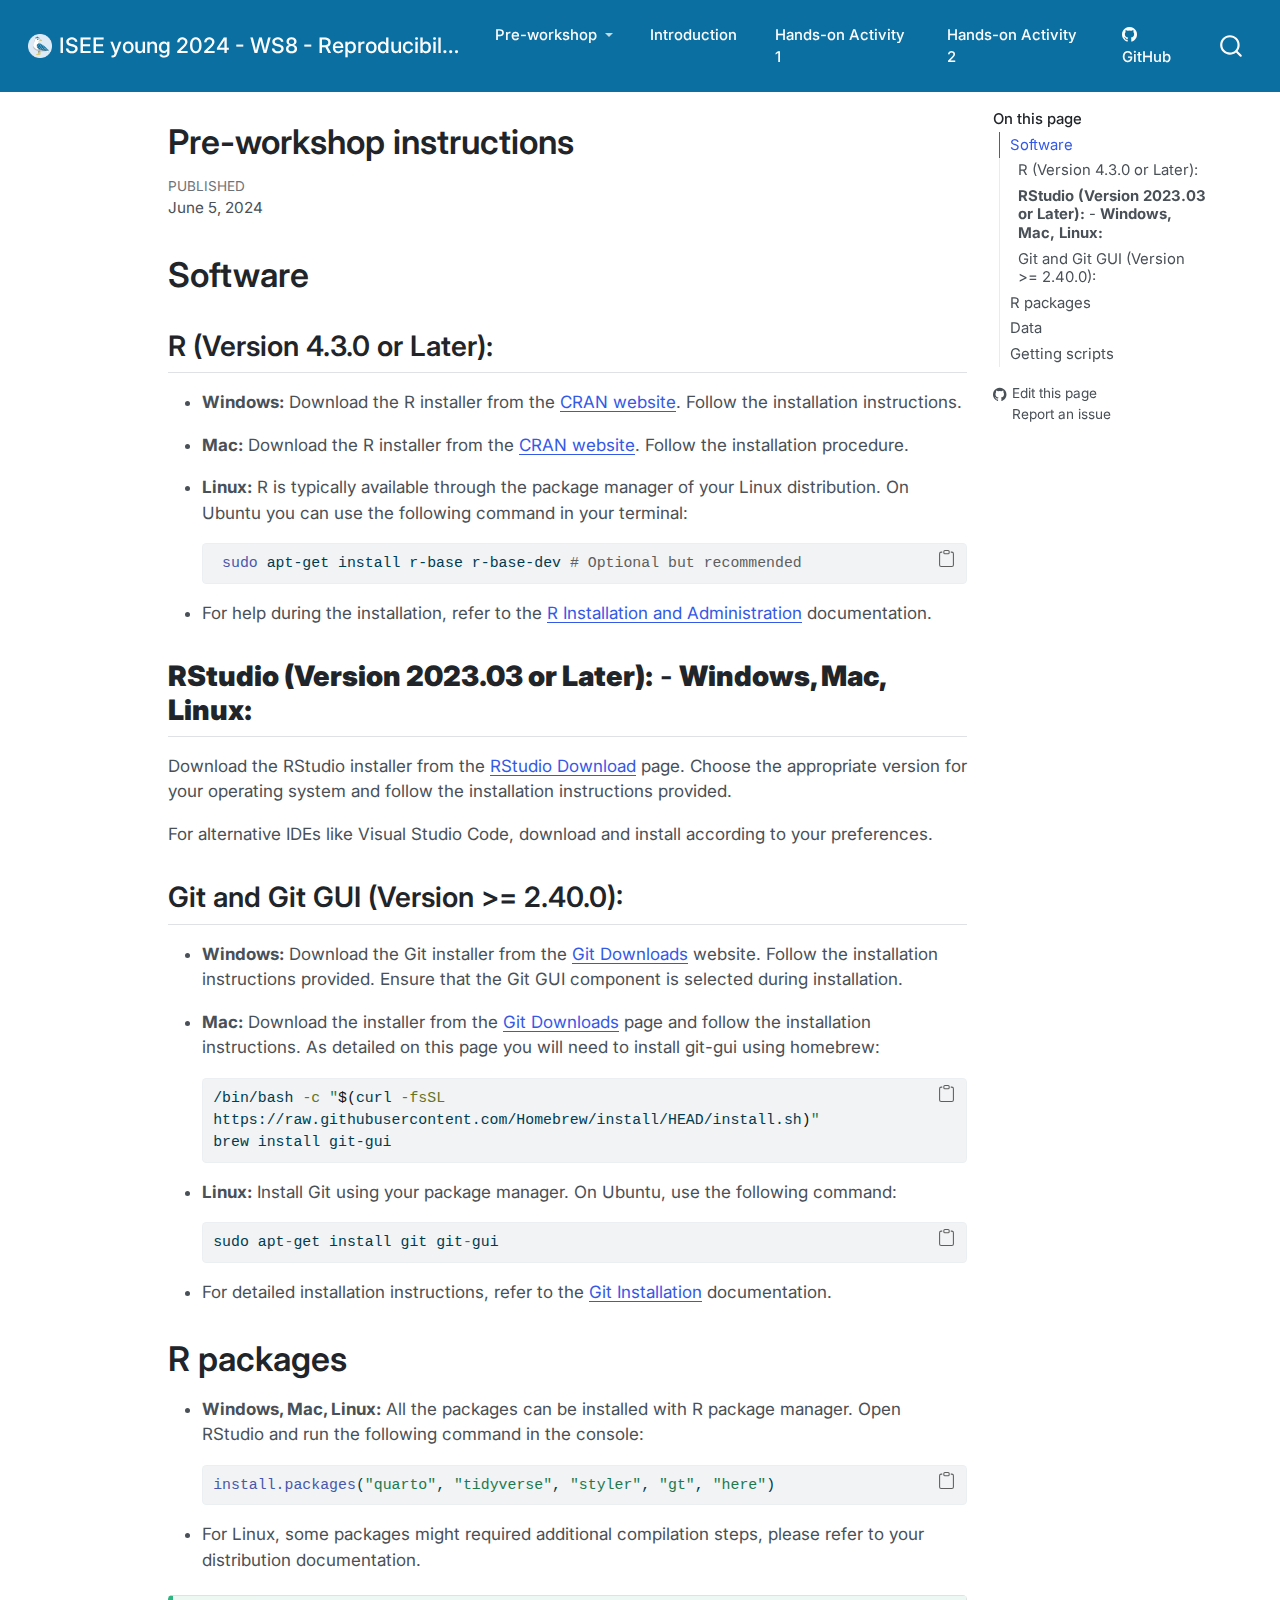
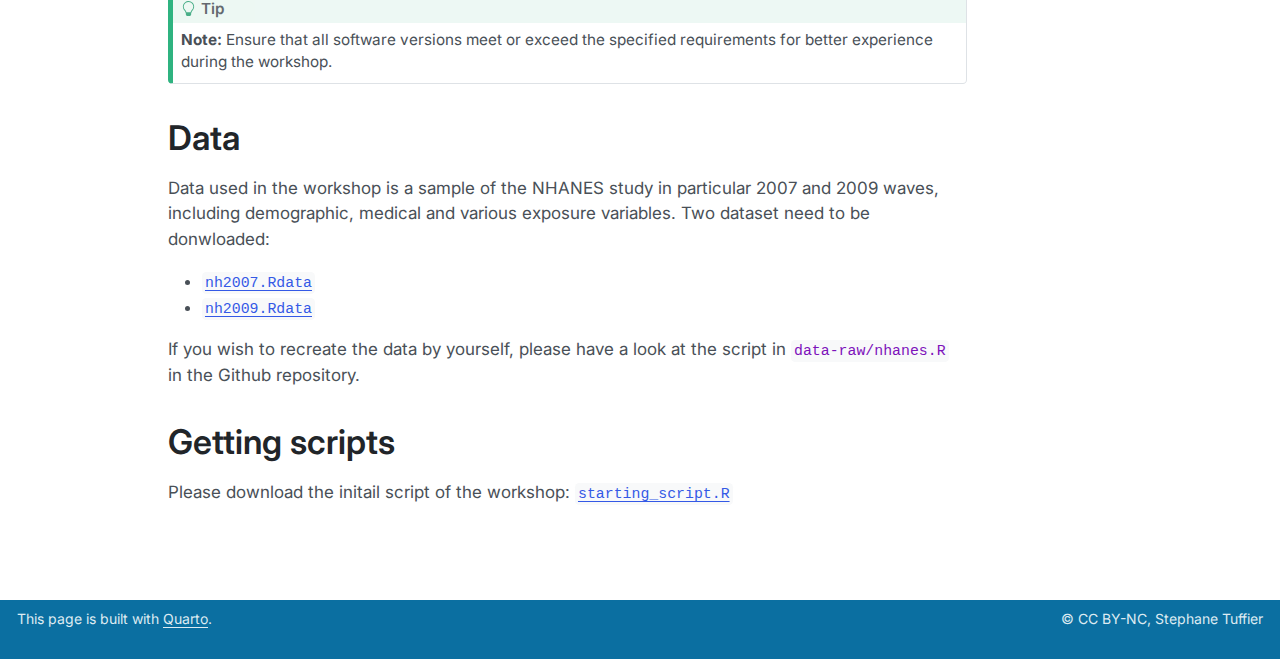
==== docs/content/00_pre-ws.html @ fc3f521a "Clone ISEE workshop" ====
<!DOCTYPE html>
<html xmlns="http://www.w3.org/1999/xhtml" lang="en" xml:lang="en"><head>

<meta charset="utf-8">
<meta name="generator" content="quarto-1.5.45">

<meta name="viewport" content="width=device-width, initial-scale=1.0, user-scalable=yes">

<meta name="dcterms.date" content="2024-06-05">

<title>Pre-workshop instructions – ISEE young 2024 - WS8 - Reproducibility</title>
<style>
code{white-space: pre-wrap;}
span.smallcaps{font-variant: small-caps;}
div.columns{display: flex; gap: min(4vw, 1.5em);}
div.column{flex: auto; overflow-x: auto;}
div.hanging-indent{margin-left: 1.5em; text-indent: -1.5em;}
ul.task-list{list-style: none;}
ul.task-list li input[type="checkbox"] {
  width: 0.8em;
  margin: 0 0.8em 0.2em -1em; /* quarto-specific, see https://github.com/quarto-dev/quarto-cli/issues/4556 */ 
  vertical-align: middle;
}
/* CSS for syntax highlighting */
pre > code.sourceCode { white-space: pre; position: relative; }
pre > code.sourceCode > span { line-height: 1.25; }
pre > code.sourceCode > span:empty { height: 1.2em; }
.sourceCode { overflow: visible; }
code.sourceCode > span { color: inherit; text-decoration: inherit; }
div.sourceCode { margin: 1em 0; }
pre.sourceCode { margin: 0; }
@media screen {
div.sourceCode { overflow: auto; }
}
@media print {
pre > code.sourceCode { white-space: pre-wrap; }
pre > code.sourceCode > span { display: inline-block; text-indent: -5em; padding-left: 5em; }
}
pre.numberSource code
  { counter-reset: source-line 0; }
pre.numberSource code > span
  { position: relative; left: -4em; counter-increment: source-line; }
pre.numberSource code > span > a:first-child::before
  { content: counter(source-line);
    position: relative; left: -1em; text-align: right; vertical-align: baseline;
    border: none; display: inline-block;
    -webkit-touch-callout: none; -webkit-user-select: none;
    -khtml-user-select: none; -moz-user-select: none;
    -ms-user-select: none; user-select: none;
    padding: 0 4px; width: 4em;
  }
pre.numberSource { margin-left: 3em;  padding-left: 4px; }
div.sourceCode
  {   }
@media screen {
pre > code.sourceCode > span > a:first-child::before { text-decoration: underline; }
}
</style>


<script src="../site_libs/quarto-nav/quarto-nav.js"></script>
<script src="../site_libs/clipboard/clipboard.min.js"></script>
<script src="../site_libs/quarto-search/autocomplete.umd.js"></script>
<script src="../site_libs/quarto-search/fuse.min.js"></script>
<script src="../site_libs/quarto-search/quarto-search.js"></script>
<meta name="quarto:offset" content="../">
<link href="..//img/isee-young-logo.png" rel="icon" type="image/png">
<script src="../site_libs/quarto-html/quarto.js"></script>
<script src="../site_libs/quarto-html/popper.min.js"></script>
<script src="../site_libs/quarto-html/tippy.umd.min.js"></script>
<script src="../site_libs/quarto-html/anchor.min.js"></script>
<link href="../site_libs/quarto-html/tippy.css" rel="stylesheet">
<link href="../site_libs/quarto-html/quarto-syntax-highlighting.css" rel="stylesheet" id="quarto-text-highlighting-styles">
<script src="../site_libs/bootstrap/bootstrap.min.js"></script>
<link href="../site_libs/bootstrap/bootstrap-icons.css" rel="stylesheet">
<link href="../site_libs/bootstrap/bootstrap.min.css" rel="stylesheet" id="quarto-bootstrap" data-mode="light">
<script id="quarto-search-options" type="application/json">{
  "location": "navbar",
  "copy-button": false,
  "collapse-after": 3,
  "panel-placement": "end",
  "type": "overlay",
  "limit": 50,
  "keyboard-shortcut": [
    "f",
    "/",
    "s"
  ],
  "show-item-context": false,
  "language": {
    "search-no-results-text": "No results",
    "search-matching-documents-text": "matching documents",
    "search-copy-link-title": "Copy link to search",
    "search-hide-matches-text": "Hide additional matches",
    "search-more-match-text": "more match in this document",
    "search-more-matches-text": "more matches in this document",
    "search-clear-button-title": "Clear",
    "search-text-placeholder": "",
    "search-detached-cancel-button-title": "Cancel",
    "search-submit-button-title": "Submit",
    "search-label": "Search"
  }
}</script>


<meta property="og:title" content="ISEE young 2024 - WS8 - Reproducibility - Pre-workshop instructions">
<meta property="og:description" content="Reproductible research and data science practices for young epidemiologist">
<meta property="og:site_name" content="ISEE young 2024 - WS8 - Reproducibility">
</head>

<body class="nav-fixed">

<div id="quarto-search-results"></div>
  <header id="quarto-header" class="headroom fixed-top">
    <nav class="navbar navbar-expand-lg " data-bs-theme="dark">
      <div class="navbar-container container-fluid">
      <div class="navbar-brand-container mx-auto">
    <a href="../index.html" class="navbar-brand navbar-brand-logo">
    <img src="../img/isee-young-logo.png" alt="" class="navbar-logo">
    </a>
    <a class="navbar-brand" href="../index.html">
    <span class="navbar-title">ISEE young 2024 - WS8 - Reproducibility</span>
    </a>
  </div>
            <div id="quarto-search" class="" title="Search"></div>
          <button class="navbar-toggler" type="button" data-bs-toggle="collapse" data-bs-target="#navbarCollapse" aria-controls="navbarCollapse" role="menu" aria-expanded="false" aria-label="Toggle navigation" onclick="if (window.quartoToggleHeadroom) { window.quartoToggleHeadroom(); }">
  <span class="navbar-toggler-icon"></span>
</button>
          <div class="collapse navbar-collapse" id="navbarCollapse">
            <ul class="navbar-nav navbar-nav-scroll me-auto">
  <li class="nav-item dropdown ">
    <a class="nav-link dropdown-toggle" href="#" id="nav-menu-pre-workshop" role="link" data-bs-toggle="dropdown" aria-expanded="false">
 <span class="menu-text">Pre-workshop</span>
    </a>
    <ul class="dropdown-menu" aria-labelledby="nav-menu-pre-workshop">    
        <li>
    <a class="dropdown-item" href="../content/00_pre-ws.html#installation">
 <span class="dropdown-text">Installation</span></a>
  </li>  
        <li>
    <a class="dropdown-item" href="../content/00_pre-ws.html#data">
 <span class="dropdown-text">Data</span></a>
  </li>  
    </ul>
  </li>
  <li class="nav-item">
    <a class="nav-link" href="../content/01_intro.html"> 
<span class="menu-text">Introduction</span></a>
  </li>  
  <li class="nav-item">
    <a class="nav-link" href="../content/02_exercise_1.html"> 
<span class="menu-text">Hands-on Activity 1</span></a>
  </li>  
  <li class="nav-item">
    <a class="nav-link" href="../content/03_exercise_2.html"> 
<span class="menu-text">Hands-on Activity 2</span></a>
  </li>  
</ul>
            <ul class="navbar-nav navbar-nav-scroll ms-auto">
  <li class="nav-item">
    <a class="nav-link" href="https://github.com/ste-tuf/isee-young-ws-reproducibility/"> <i class="bi bi-github" role="img">
</i> 
<span class="menu-text">GitHub</span></a>
  </li>  
</ul>
          </div> <!-- /navcollapse -->
            <div class="quarto-navbar-tools">
</div>
      </div> <!-- /container-fluid -->
    </nav>
</header>
<!-- content -->
<div id="quarto-content" class="quarto-container page-columns page-rows-contents page-layout-article page-navbar">
<!-- sidebar -->
<!-- margin-sidebar -->
    <div id="quarto-margin-sidebar" class="sidebar margin-sidebar">
        <nav id="TOC" role="doc-toc" class="toc-active">
    <h2 id="toc-title">On this page</h2>
   
  <ul>
  <li><a href="#software" id="toc-software" class="nav-link active" data-scroll-target="#software">Software</a>
  <ul class="collapse">
  <li><a href="#r-version-4.3.0-or-later" id="toc-r-version-4.3.0-or-later" class="nav-link" data-scroll-target="#r-version-4.3.0-or-later">R (Version 4.3.0 or Later):</a></li>
  <li><a href="#rstudio-version-2023.03-or-later---windows-mac-linux" id="toc-rstudio-version-2023.03-or-later---windows-mac-linux" class="nav-link" data-scroll-target="#rstudio-version-2023.03-or-later---windows-mac-linux"><strong>RStudio (Version 2023.03 or Later):</strong> - <strong>Windows, Mac, Linux:</strong></a></li>
  <li><a href="#git-and-git-gui-version-2.40.0" id="toc-git-and-git-gui-version-2.40.0" class="nav-link" data-scroll-target="#git-and-git-gui-version-2.40.0">Git and Git GUI (Version &gt;= 2.40.0):</a></li>
  </ul></li>
  <li><a href="#r-packages" id="toc-r-packages" class="nav-link" data-scroll-target="#r-packages">R packages</a></li>
  <li><a href="#data" id="toc-data" class="nav-link" data-scroll-target="#data">Data</a></li>
  <li><a href="#getting-scripts" id="toc-getting-scripts" class="nav-link" data-scroll-target="#getting-scripts">Getting scripts</a></li>
  </ul>
<div class="toc-actions"><ul><li><a href="https://github.com/ste-tuf/isee-young-ws-reproducibility/edit/main/content/00_pre-ws.qmd" class="toc-action"><i class="bi bi-github"></i>Edit this page</a></li><li><a href="https://github.com/ste-tuf/isee-young-ws-reproducibility/issues/new" class="toc-action"><i class="bi empty"></i>Report an issue</a></li></ul></div></nav>
    </div>
<!-- main -->
<main class="content" id="quarto-document-content">

<header id="title-block-header" class="quarto-title-block default">
<div class="quarto-title">
<h1 class="title">Pre-workshop instructions</h1>
</div>



<div class="quarto-title-meta">

    
    <div>
    <div class="quarto-title-meta-heading">Published</div>
    <div class="quarto-title-meta-contents">
      <p class="date">June 5, 2024</p>
    </div>
  </div>
  
    
  </div>
  


</header>


<section id="software" class="level1">
<h1>Software</h1>
<section id="r-version-4.3.0-or-later" class="level2">
<h2 class="anchored" data-anchor-id="r-version-4.3.0-or-later">R (Version 4.3.0 or Later):</h2>
<ul>
<li><p><strong>Windows:</strong> Download the R installer from the <a href="https://cran.r-project.org/bin/windows/base/">CRAN website</a>. Follow the installation instructions.</p></li>
<li><p><strong>Mac:</strong> Download the R installer from the <a href="https://cran.r-project.org/bin/macosx/">CRAN website</a>. Follow the installation procedure.</p></li>
<li><p><strong>Linux:</strong> R is typically available through the package manager of your Linux distribution. On Ubuntu you can use the following command in your terminal:</p>
<div class="sourceCode" id="cb1"><pre class="sourceCode bash code-with-copy"><code class="sourceCode bash"><span id="cb1-1"><a href="#cb1-1" aria-hidden="true" tabindex="-1"></a> <span class="fu">sudo</span> apt-get install r-base r-base-dev <span class="co"># Optional but recommended</span></span></code><button title="Copy to Clipboard" class="code-copy-button"><i class="bi"></i></button></pre></div></li>
<li><p>For help during the installation, refer to the <a href="https://cran.r-project.org/doc/manuals/r-release/R-admin.html">R Installation and Administration</a> documentation.</p></li>
</ul>
</section>
<section id="rstudio-version-2023.03-or-later---windows-mac-linux" class="level2">
<h2 class="anchored" data-anchor-id="rstudio-version-2023.03-or-later---windows-mac-linux"><strong>RStudio (Version 2023.03 or Later):</strong> - <strong>Windows, Mac, Linux:</strong></h2>
<p>Download the RStudio installer from the <a href="https://www.rstudio.com/products/rstudio/download/">RStudio Download</a> page. Choose the appropriate version for your operating system and follow the installation instructions provided.</p>
<p>For alternative IDEs like Visual Studio Code, download and install according to your preferences.</p>
</section>
<section id="git-and-git-gui-version-2.40.0" class="level2">
<h2 class="anchored" data-anchor-id="git-and-git-gui-version-2.40.0">Git and Git GUI (Version &gt;= 2.40.0):</h2>
<ul>
<li><p><strong>Windows:</strong> Download the Git installer from the <a href="https://gitforwindows.org/">Git Downloads</a> website. Follow the installation instructions provided. Ensure that the Git GUI component is selected during installation.</p></li>
<li><p><strong>Mac:</strong> Download the installer from the <a href="https://git-scm.com/downloads">Git Downloads</a> page and follow the installation instructions. As detailed on this page you will need to install git-gui using homebrew:</p>
<div class="sourceCode" id="cb2"><pre class="sourceCode bash code-with-copy"><code class="sourceCode bash"><span id="cb2-1"><a href="#cb2-1" aria-hidden="true" tabindex="-1"></a><span class="ex">/bin/bash</span> <span class="at">-c</span> <span class="st">"</span><span class="va">$(</span><span class="ex">curl</span> <span class="at">-fsSL</span> https://raw.githubusercontent.com/Homebrew/install/HEAD/install.sh<span class="va">)</span><span class="st">"</span></span>
<span id="cb2-2"><a href="#cb2-2" aria-hidden="true" tabindex="-1"></a><span class="ex">brew</span> install git-gui</span></code><button title="Copy to Clipboard" class="code-copy-button"><i class="bi"></i></button></pre></div></li>
<li><p><strong>Linux:</strong> Install Git using your package manager. On Ubuntu, use the following command:</p>
<div class="sourceCode" id="cb3"><pre class="sourceCode r code-with-copy"><code class="sourceCode r"><span id="cb3-1"><a href="#cb3-1" aria-hidden="true" tabindex="-1"></a>sudo apt<span class="sc">-</span>get install git git<span class="sc">-</span>gui</span></code><button title="Copy to Clipboard" class="code-copy-button"><i class="bi"></i></button></pre></div></li>
<li><p>For detailed installation instructions, refer to the <a href="https://git-scm.com/book/en/v2/Getting-Started-Installing-Git">Git Installation</a> documentation.</p></li>
</ul>
</section>
</section>
<section id="r-packages" class="level1">
<h1>R packages</h1>
<ul>
<li><p><strong>Windows, Mac, Linux:</strong> All the packages can be installed with R package manager. Open RStudio and run the following command in the console:</p>
<div class="sourceCode" id="cb4"><pre class="sourceCode r code-with-copy"><code class="sourceCode r"><span id="cb4-1"><a href="#cb4-1" aria-hidden="true" tabindex="-1"></a><span class="fu">install.packages</span>(<span class="st">"quarto"</span>, <span class="st">"tidyverse"</span>, <span class="st">"styler"</span>, <span class="st">"gt"</span>, <span class="st">"here"</span>)</span></code><button title="Copy to Clipboard" class="code-copy-button"><i class="bi"></i></button></pre></div></li>
<li><p>For Linux, some packages might required additional compilation steps, please refer to your distribution documentation.</p></li>
</ul>
<div class="callout callout-style-default callout-tip callout-titled">
<div class="callout-header d-flex align-content-center">
<div class="callout-icon-container">
<i class="callout-icon"></i>
</div>
<div class="callout-title-container flex-fill">
Tip
</div>
</div>
<div class="callout-body-container callout-body">
<p><strong>Note:</strong> Ensure that all software versions meet or exceed the specified requirements for better experience during the workshop.</p>
</div>
</div>
</section>
<section id="data" class="level1">
<h1>Data</h1>
<p>Data used in the workshop is a sample of the NHANES study in particular 2007 and 2009 waves, including demographic, medical and various exposure variables. Two dataset need to be donwloaded:</p>
<ul>
<li><a href="../data/nh2007.Rdata"><code>nh2007.Rdata</code></a></li>
<li><a href="../data/nh2009.Rdata"><code>nh2009.Rdata</code></a></li>
</ul>
<p>If you wish to recreate the data by yourself, please have a look at the script in <code>data-raw/nhanes.R</code> in the Github repository.</p>
</section>
<section id="getting-scripts" class="level1">
<h1>Getting scripts</h1>
<p>Please download the initail script of the workshop: <a href="../R/starting_script.R"><code>starting_script.R</code></a></p>


</section>

</main> <!-- /main -->
<script id="quarto-html-after-body" type="application/javascript">
window.document.addEventListener("DOMContentLoaded", function (event) {
  const toggleBodyColorMode = (bsSheetEl) => {
    const mode = bsSheetEl.getAttribute("data-mode");
    const bodyEl = window.document.querySelector("body");
    if (mode === "dark") {
      bodyEl.classList.add("quarto-dark");
      bodyEl.classList.remove("quarto-light");
    } else {
      bodyEl.classList.add("quarto-light");
      bodyEl.classList.remove("quarto-dark");
    }
  }
  const toggleBodyColorPrimary = () => {
    const bsSheetEl = window.document.querySelector("link#quarto-bootstrap");
    if (bsSheetEl) {
      toggleBodyColorMode(bsSheetEl);
    }
  }
  toggleBodyColorPrimary();  
  const icon = "";
  const anchorJS = new window.AnchorJS();
  anchorJS.options = {
    placement: 'right',
    icon: icon
  };
  anchorJS.add('.anchored');
  const isCodeAnnotation = (el) => {
    for (const clz of el.classList) {
      if (clz.startsWith('code-annotation-')) {                     
        return true;
      }
    }
    return false;
  }
  const onCopySuccess = function(e) {
    // button target
    const button = e.trigger;
    // don't keep focus
    button.blur();
    // flash "checked"
    button.classList.add('code-copy-button-checked');
    var currentTitle = button.getAttribute("title");
    button.setAttribute("title", "Copied!");
    let tooltip;
    if (window.bootstrap) {
      button.setAttribute("data-bs-toggle", "tooltip");
      button.setAttribute("data-bs-placement", "left");
      button.setAttribute("data-bs-title", "Copied!");
      tooltip = new bootstrap.Tooltip(button, 
        { trigger: "manual", 
          customClass: "code-copy-button-tooltip",
          offset: [0, -8]});
      tooltip.show();    
    }
    setTimeout(function() {
      if (tooltip) {
        tooltip.hide();
        button.removeAttribute("data-bs-title");
        button.removeAttribute("data-bs-toggle");
        button.removeAttribute("data-bs-placement");
      }
      button.setAttribute("title", currentTitle);
      button.classList.remove('code-copy-button-checked');
    }, 1000);
    // clear code selection
    e.clearSelection();
  }
  const getTextToCopy = function(trigger) {
      const codeEl = trigger.previousElementSibling.cloneNode(true);
      for (const childEl of codeEl.children) {
        if (isCodeAnnotation(childEl)) {
          childEl.remove();
        }
      }
      return codeEl.innerText;
  }
  const clipboard = new window.ClipboardJS('.code-copy-button:not([data-in-quarto-modal])', {
    text: getTextToCopy
  });
  clipboard.on('success', onCopySuccess);
  if (window.document.getElementById('quarto-embedded-source-code-modal')) {
    // For code content inside modals, clipBoardJS needs to be initialized with a container option
    // TODO: Check when it could be a function (https://github.com/zenorocha/clipboard.js/issues/860)
    const clipboardModal = new window.ClipboardJS('.code-copy-button[data-in-quarto-modal]', {
      text: getTextToCopy,
      container: window.document.getElementById('quarto-embedded-source-code-modal')
    });
    clipboardModal.on('success', onCopySuccess);
  }
    var localhostRegex = new RegExp(/^(?:http|https):\/\/localhost\:?[0-9]*\//);
    var mailtoRegex = new RegExp(/^mailto:/);
      var filterRegex = new RegExp("https:\/\/ste-tuf\.github\.io\/isee-young-ws-reproducibility\/");
    var isInternal = (href) => {
        return filterRegex.test(href) || localhostRegex.test(href) || mailtoRegex.test(href);
    }
    // Inspect non-navigation links and adorn them if external
 	var links = window.document.querySelectorAll('a[href]:not(.nav-link):not(.navbar-brand):not(.toc-action):not(.sidebar-link):not(.sidebar-item-toggle):not(.pagination-link):not(.no-external):not([aria-hidden]):not(.dropdown-item):not(.quarto-navigation-tool):not(.about-link)');
    for (var i=0; i<links.length; i++) {
      const link = links[i];
      if (!isInternal(link.href)) {
        // undo the damage that might have been done by quarto-nav.js in the case of
        // links that we want to consider external
        if (link.dataset.originalHref !== undefined) {
          link.href = link.dataset.originalHref;
        }
      }
    }
  function tippyHover(el, contentFn, onTriggerFn, onUntriggerFn) {
    const config = {
      allowHTML: true,
      maxWidth: 500,
      delay: 100,
      arrow: false,
      appendTo: function(el) {
          return el.parentElement;
      },
      interactive: true,
      interactiveBorder: 10,
      theme: 'quarto',
      placement: 'bottom-start',
    };
    if (contentFn) {
      config.content = contentFn;
    }
    if (onTriggerFn) {
      config.onTrigger = onTriggerFn;
    }
    if (onUntriggerFn) {
      config.onUntrigger = onUntriggerFn;
    }
    window.tippy(el, config); 
  }
  const noterefs = window.document.querySelectorAll('a[role="doc-noteref"]');
  for (var i=0; i<noterefs.length; i++) {
    const ref = noterefs[i];
    tippyHover(ref, function() {
      // use id or data attribute instead here
      let href = ref.getAttribute('data-footnote-href') || ref.getAttribute('href');
      try { href = new URL(href).hash; } catch {}
      const id = href.replace(/^#\/?/, "");
      const note = window.document.getElementById(id);
      if (note) {
        return note.innerHTML;
      } else {
        return "";
      }
    });
  }
  const xrefs = window.document.querySelectorAll('a.quarto-xref');
  const processXRef = (id, note) => {
    // Strip column container classes
    const stripColumnClz = (el) => {
      el.classList.remove("page-full", "page-columns");
      if (el.children) {
        for (const child of el.children) {
          stripColumnClz(child);
        }
      }
    }
    stripColumnClz(note)
    if (id === null || id.startsWith('sec-')) {
      // Special case sections, only their first couple elements
      const container = document.createElement("div");
      if (note.children && note.children.length > 2) {
        container.appendChild(note.children[0].cloneNode(true));
        for (let i = 1; i < note.children.length; i++) {
          const child = note.children[i];
          if (child.tagName === "P" && child.innerText === "") {
            continue;
          } else {
            container.appendChild(child.cloneNode(true));
            break;
          }
        }
        if (window.Quarto?.typesetMath) {
          window.Quarto.typesetMath(container);
        }
        return container.innerHTML
      } else {
        if (window.Quarto?.typesetMath) {
          window.Quarto.typesetMath(note);
        }
        return note.innerHTML;
      }
    } else {
      // Remove any anchor links if they are present
      const anchorLink = note.querySelector('a.anchorjs-link');
      if (anchorLink) {
        anchorLink.remove();
      }
      if (window.Quarto?.typesetMath) {
        window.Quarto.typesetMath(note);
      }
      // TODO in 1.5, we should make sure this works without a callout special case
      if (note.classList.contains("callout")) {
        return note.outerHTML;
      } else {
        return note.innerHTML;
      }
    }
  }
  for (var i=0; i<xrefs.length; i++) {
    const xref = xrefs[i];
    tippyHover(xref, undefined, function(instance) {
      instance.disable();
      let url = xref.getAttribute('href');
      let hash = undefined; 
      if (url.startsWith('#')) {
        hash = url;
      } else {
        try { hash = new URL(url).hash; } catch {}
      }
      if (hash) {
        const id = hash.replace(/^#\/?/, "");
        const note = window.document.getElementById(id);
        if (note !== null) {
          try {
            const html = processXRef(id, note.cloneNode(true));
            instance.setContent(html);
          } finally {
            instance.enable();
            instance.show();
          }
        } else {
          // See if we can fetch this
          fetch(url.split('#')[0])
          .then(res => res.text())
          .then(html => {
            const parser = new DOMParser();
            const htmlDoc = parser.parseFromString(html, "text/html");
            const note = htmlDoc.getElementById(id);
            if (note !== null) {
              const html = processXRef(id, note);
              instance.setContent(html);
            } 
          }).finally(() => {
            instance.enable();
            instance.show();
          });
        }
      } else {
        // See if we can fetch a full url (with no hash to target)
        // This is a special case and we should probably do some content thinning / targeting
        fetch(url)
        .then(res => res.text())
        .then(html => {
          const parser = new DOMParser();
          const htmlDoc = parser.parseFromString(html, "text/html");
          const note = htmlDoc.querySelector('main.content');
          if (note !== null) {
            // This should only happen for chapter cross references
            // (since there is no id in the URL)
            // remove the first header
            if (note.children.length > 0 && note.children[0].tagName === "HEADER") {
              note.children[0].remove();
            }
            const html = processXRef(null, note);
            instance.setContent(html);
          } 
        }).finally(() => {
          instance.enable();
          instance.show();
        });
      }
    }, function(instance) {
    });
  }
      let selectedAnnoteEl;
      const selectorForAnnotation = ( cell, annotation) => {
        let cellAttr = 'data-code-cell="' + cell + '"';
        let lineAttr = 'data-code-annotation="' +  annotation + '"';
        const selector = 'span[' + cellAttr + '][' + lineAttr + ']';
        return selector;
      }
      const selectCodeLines = (annoteEl) => {
        const doc = window.document;
        const targetCell = annoteEl.getAttribute("data-target-cell");
        const targetAnnotation = annoteEl.getAttribute("data-target-annotation");
        const annoteSpan = window.document.querySelector(selectorForAnnotation(targetCell, targetAnnotation));
        const lines = annoteSpan.getAttribute("data-code-lines").split(",");
        const lineIds = lines.map((line) => {
          return targetCell + "-" + line;
        })
        let top = null;
        let height = null;
        let parent = null;
        if (lineIds.length > 0) {
            //compute the position of the single el (top and bottom and make a div)
            const el = window.document.getElementById(lineIds[0]);
            top = el.offsetTop;
            height = el.offsetHeight;
            parent = el.parentElement.parentElement;
          if (lineIds.length > 1) {
            const lastEl = window.document.getElementById(lineIds[lineIds.length - 1]);
            const bottom = lastEl.offsetTop + lastEl.offsetHeight;
            height = bottom - top;
          }
          if (top !== null && height !== null && parent !== null) {
            // cook up a div (if necessary) and position it 
            let div = window.document.getElementById("code-annotation-line-highlight");
            if (div === null) {
              div = window.document.createElement("div");
              div.setAttribute("id", "code-annotation-line-highlight");
              div.style.position = 'absolute';
              parent.appendChild(div);
            }
            div.style.top = top - 2 + "px";
            div.style.height = height + 4 + "px";
            div.style.left = 0;
            let gutterDiv = window.document.getElementById("code-annotation-line-highlight-gutter");
            if (gutterDiv === null) {
              gutterDiv = window.document.createElement("div");
              gutterDiv.setAttribute("id", "code-annotation-line-highlight-gutter");
              gutterDiv.style.position = 'absolute';
              const codeCell = window.document.getElementById(targetCell);
              const gutter = codeCell.querySelector('.code-annotation-gutter');
              gutter.appendChild(gutterDiv);
            }
            gutterDiv.style.top = top - 2 + "px";
            gutterDiv.style.height = height + 4 + "px";
          }
          selectedAnnoteEl = annoteEl;
        }
      };
      const unselectCodeLines = () => {
        const elementsIds = ["code-annotation-line-highlight", "code-annotation-line-highlight-gutter"];
        elementsIds.forEach((elId) => {
          const div = window.document.getElementById(elId);
          if (div) {
            div.remove();
          }
        });
        selectedAnnoteEl = undefined;
      };
        // Handle positioning of the toggle
    window.addEventListener(
      "resize",
      throttle(() => {
        elRect = undefined;
        if (selectedAnnoteEl) {
          selectCodeLines(selectedAnnoteEl);
        }
      }, 10)
    );
    function throttle(fn, ms) {
    let throttle = false;
    let timer;
      return (...args) => {
        if(!throttle) { // first call gets through
            fn.apply(this, args);
            throttle = true;
        } else { // all the others get throttled
            if(timer) clearTimeout(timer); // cancel #2
            timer = setTimeout(() => {
              fn.apply(this, args);
              timer = throttle = false;
            }, ms);
        }
      };
    }
      // Attach click handler to the DT
      const annoteDls = window.document.querySelectorAll('dt[data-target-cell]');
      for (const annoteDlNode of annoteDls) {
        annoteDlNode.addEventListener('click', (event) => {
          const clickedEl = event.target;
          if (clickedEl !== selectedAnnoteEl) {
            unselectCodeLines();
            const activeEl = window.document.querySelector('dt[data-target-cell].code-annotation-active');
            if (activeEl) {
              activeEl.classList.remove('code-annotation-active');
            }
            selectCodeLines(clickedEl);
            clickedEl.classList.add('code-annotation-active');
          } else {
            // Unselect the line
            unselectCodeLines();
            clickedEl.classList.remove('code-annotation-active');
          }
        });
      }
  const findCites = (el) => {
    const parentEl = el.parentElement;
    if (parentEl) {
      const cites = parentEl.dataset.cites;
      if (cites) {
        return {
          el,
          cites: cites.split(' ')
        };
      } else {
        return findCites(el.parentElement)
      }
    } else {
      return undefined;
    }
  };
  var bibliorefs = window.document.querySelectorAll('a[role="doc-biblioref"]');
  for (var i=0; i<bibliorefs.length; i++) {
    const ref = bibliorefs[i];
    const citeInfo = findCites(ref);
    if (citeInfo) {
      tippyHover(citeInfo.el, function() {
        var popup = window.document.createElement('div');
        citeInfo.cites.forEach(function(cite) {
          var citeDiv = window.document.createElement('div');
          citeDiv.classList.add('hanging-indent');
          citeDiv.classList.add('csl-entry');
          var biblioDiv = window.document.getElementById('ref-' + cite);
          if (biblioDiv) {
            citeDiv.innerHTML = biblioDiv.innerHTML;
          }
          popup.appendChild(citeDiv);
        });
        return popup.innerHTML;
      });
    }
  }
});
</script>
</div> <!-- /content -->
<footer class="footer">
  <div class="nav-footer">
    <div class="nav-footer-left">
<p>This page is built with <a href="https://quarto.org/">Quarto</a>.</p>
</div>   
    <div class="nav-footer-center">
      &nbsp;
    <div class="toc-actions d-sm-block d-md-none"><ul><li><a href="https://github.com/ste-tuf/isee-young-ws-reproducibility/edit/main/content/00_pre-ws.qmd" class="toc-action"><i class="bi bi-github"></i>Edit this page</a></li><li><a href="https://github.com/ste-tuf/isee-young-ws-reproducibility/issues/new" class="toc-action"><i class="bi empty"></i>Report an issue</a></li></ul></div></div>
    <div class="nav-footer-right">
<p>© CC BY-NC, Stephane Tuffier</p>
</div>
  </div>
</footer>




</body></html>
---- docs/site_libs/quarto-html/tippy.css ----
.tippy-box[data-animation=fade][data-state=hidden]{opacity:0}[data-tippy-root]{max-width:calc(100vw - 10px)}.tippy-box{position:relative;background-color:#333;color:#fff;border-radius:4px;font-size:14px;line-height:1.4;white-space:normal;outline:0;transition-property:transform,visibility,opacity}.tippy-box[data-placement^=top]>.tippy-arrow{bottom:0}.tippy-box[data-placement^=top]>.tippy-arrow:before{bottom:-7px;left:0;border-width:8px 8px 0;border-top-color:initial;transform-origin:center top}.tippy-box[data-placement^=bottom]>.tippy-arrow{top:0}.tippy-box[data-placement^=bottom]>.tippy-arrow:before{top:-7px;left:0;border-width:0 8px 8px;border-bottom-color:initial;transform-origin:center bottom}.tippy-box[data-placement^=left]>.tippy-arrow{right:0}.tippy-box[data-placement^=left]>.tippy-arrow:before{border-width:8px 0 8px 8px;border-left-color:initial;right:-7px;transform-origin:center left}.tippy-box[data-placement^=right]>.tippy-arrow{left:0}.tippy-box[data-placement^=right]>.tippy-arrow:before{left:-7px;border-width:8px 8px 8px 0;border-right-color:initial;transform-origin:center right}.tippy-box[data-inertia][data-state=visible]{transition-timing-function:cubic-bezier(.54,1.5,.38,1.11)}.tippy-arrow{width:16px;height:16px;color:#333}.tippy-arrow:before{content:"";position:absolute;border-color:transparent;border-style:solid}.tippy-content{position:relative;padding:5px 9px;z-index:1}
---- docs/site_libs/quarto-html/quarto-syntax-highlighting.css ----
/* quarto syntax highlight colors */
:root {
  --quarto-hl-ot-color: #003B4F;
  --quarto-hl-at-color: #657422;
  --quarto-hl-ss-color: #20794D;
  --quarto-hl-an-color: #5E5E5E;
  --quarto-hl-fu-color: #4758AB;
  --quarto-hl-st-color: #20794D;
  --quarto-hl-cf-color: #003B4F;
  --quarto-hl-op-color: #5E5E5E;
  --quarto-hl-er-color: #AD0000;
  --quarto-hl-bn-color: #AD0000;
  --quarto-hl-al-color: #AD0000;
  --quarto-hl-va-color: #111111;
  --quarto-hl-bu-color: inherit;
  --quarto-hl-ex-color: inherit;
  --quarto-hl-pp-color: #AD0000;
  --quarto-hl-in-color: #5E5E5E;
  --quarto-hl-vs-color: #20794D;
  --quarto-hl-wa-color: #5E5E5E;
  --quarto-hl-do-color: #5E5E5E;
  --quarto-hl-im-color: #00769E;
  --quarto-hl-ch-color: #20794D;
  --quarto-hl-dt-color: #AD0000;
  --quarto-hl-fl-color: #AD0000;
  --quarto-hl-co-color: #5E5E5E;
  --quarto-hl-cv-color: #5E5E5E;
  --quarto-hl-cn-color: #8f5902;
  --quarto-hl-sc-color: #5E5E5E;
  --quarto-hl-dv-color: #AD0000;
  --quarto-hl-kw-color: #003B4F;
}

/* other quarto variables */
:root {
  --quarto-font-monospace: SFMono-Regular, Menlo, Monaco, Consolas, "Liberation Mono", "Courier New", monospace;
}

pre > code.sourceCode > span {
  color: #003B4F;
}

code span {
  color: #003B4F;
}

code.sourceCode > span {
  color: #003B4F;
}

div.sourceCode,
div.sourceCode pre.sourceCode {
  color: #003B4F;
}

code span.ot {
  color: #003B4F;
  font-style: inherit;
}

code span.at {
  color: #657422;
  font-style: inherit;
}

code span.ss {
  color: #20794D;
  font-style: inherit;
}

code span.an {
  color: #5E5E5E;
  font-style: inherit;
}

code span.fu {
  color: #4758AB;
  font-style: inherit;
}

code span.st {
  color: #20794D;
  font-style: inherit;
}

code span.cf {
  color: #003B4F;
  font-weight: bold;
  font-style: inherit;
}

code span.op {
  color: #5E5E5E;
  font-style: inherit;
}

code span.er {
  color: #AD0000;
  font-style: inherit;
}

code span.bn {
  color: #AD0000;
  font-style: inherit;
}

code span.al {
  color: #AD0000;
  font-style: inherit;
}

code span.va {
  color: #111111;
  font-style: inherit;
}

code span.bu {
  font-style: inherit;
}

code span.ex {
  font-style: inherit;
}

code span.pp {
  color: #AD0000;
  font-style: inherit;
}

code span.in {
  color: #5E5E5E;
  font-style: inherit;
}

code span.vs {
  color: #20794D;
  font-style: inherit;
}

code span.wa {
  color: #5E5E5E;
  font-style: italic;
}

code span.do {
  color: #5E5E5E;
  font-style: italic;
}

code span.im {
  color: #00769E;
  font-style: inherit;
}

code span.ch {
  color: #20794D;
  font-style: inherit;
}

code span.dt {
  color: #AD0000;
  font-style: inherit;
}

code span.fl {
  color: #AD0000;
  font-style: inherit;
}

code span.co {
  color: #5E5E5E;
  font-style: inherit;
}

code span.cv {
  color: #5E5E5E;
  font-style: italic;
}

code span.cn {
  color: #8f5902;
  font-style: inherit;
}

code span.sc {
  color: #5E5E5E;
  font-style: inherit;
}

code span.dv {
  color: #AD0000;
  font-style: inherit;
}

code span.kw {
  color: #003B4F;
  font-weight: bold;
  font-style: inherit;
}

.prevent-inlining {
  content: "</";
}

/*# sourceMappingURL=debc5d5d77c3f9108843748ff7464032.css.map */
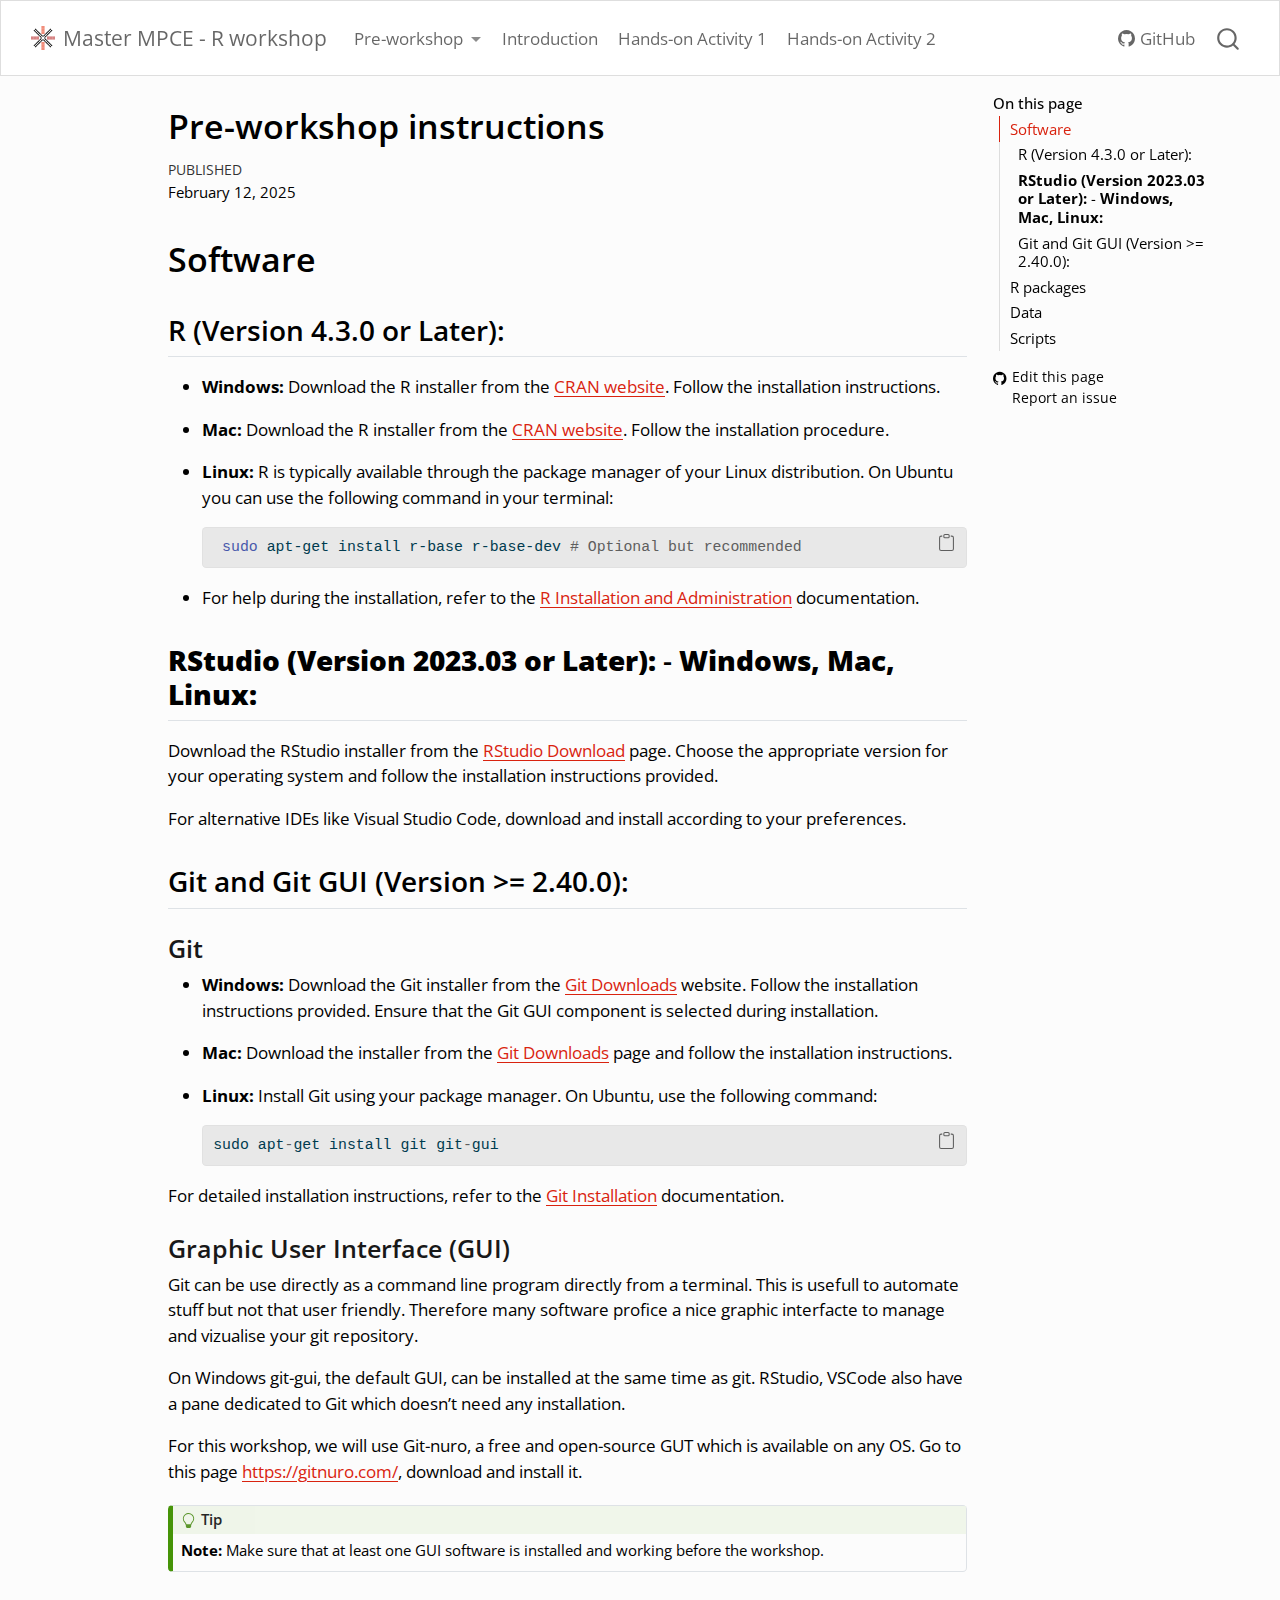
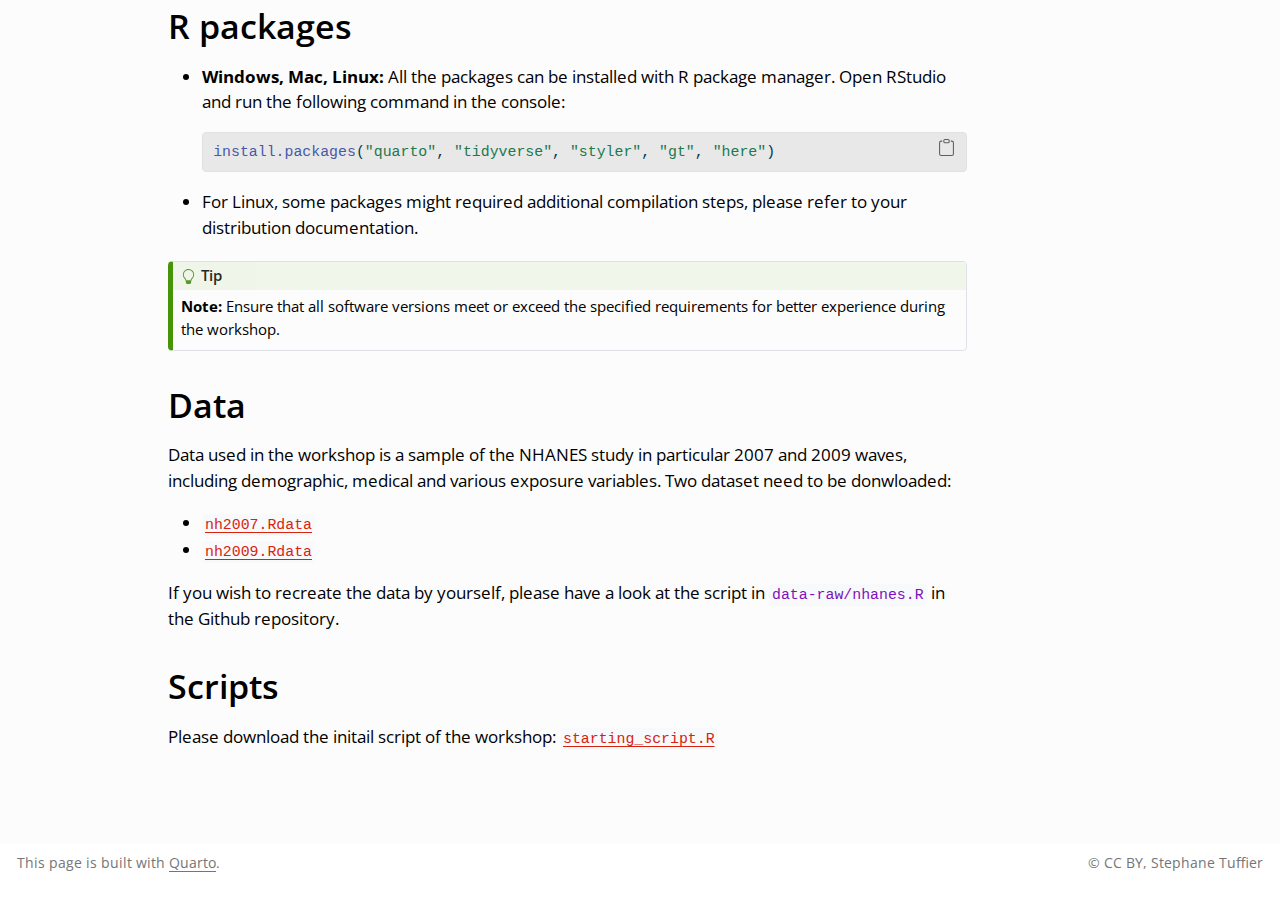
==== commit 1d602a1c: "Quarto website update" ====
--- a/docs/content/00_pre-ws.html
+++ b/docs/content/00_pre-ws.html
@@ -2,13 +2,13 @@
 <html xmlns="http://www.w3.org/1999/xhtml" lang="en" xml:lang="en"><head>
 
 <meta charset="utf-8">
-<meta name="generator" content="quarto-1.5.45">
+<meta name="generator" content="quarto-1.5.57">
 
 <meta name="viewport" content="width=device-width, initial-scale=1.0, user-scalable=yes">
 
-<meta name="dcterms.date" content="2024-06-05">
-
-<title>Pre-workshop instructions – ISEE young 2024 - WS8 - Reproducibility</title>
+<meta name="dcterms.date" content="2025-02-12">
+
+<title>Pre-workshop instructions – Master MPCE - R workshop</title>
 <style>
 code{white-space: pre-wrap;}
 span.smallcaps{font-variant: small-caps;}
@@ -64,7 +64,7 @@
 <script src="../site_libs/quarto-search/fuse.min.js"></script>
 <script src="../site_libs/quarto-search/quarto-search.js"></script>
 <meta name="quarto:offset" content="../">
-<link href="..//img/isee-young-logo.png" rel="icon" type="image/png">
+<link href="..//img/icon-rennes.svg" rel="icon" type="image/svg+xml">
 <script src="../site_libs/quarto-html/quarto.js"></script>
 <script src="../site_libs/quarto-html/popper.min.js"></script>
 <script src="../site_libs/quarto-html/tippy.umd.min.js"></script>
@@ -103,9 +103,9 @@
 }</script>
 
 
-<meta property="og:title" content="ISEE young 2024 - WS8 - Reproducibility - Pre-workshop instructions">
+<meta property="og:title" content="Pre-workshop instructions – Master MPCE - R workshop">
 <meta property="og:description" content="Reproductible research and data science practices for young epidemiologist">
-<meta property="og:site_name" content="ISEE young 2024 - WS8 - Reproducibility">
+<meta property="og:site_name" content="Master MPCE - R workshop">
 </head>
 
 <body class="nav-fixed">
@@ -116,10 +116,10 @@
       <div class="navbar-container container-fluid">
       <div class="navbar-brand-container mx-auto">
     <a href="../index.html" class="navbar-brand navbar-brand-logo">
-    <img src="../img/isee-young-logo.png" alt="" class="navbar-logo">
+    <img src="../img/icon-rennes.svg" alt="" class="navbar-logo">
     </a>
     <a class="navbar-brand" href="../index.html">
-    <span class="navbar-title">ISEE young 2024 - WS8 - Reproducibility</span>
+    <span class="navbar-title">Master MPCE - R workshop</span>
     </a>
   </div>
             <div id="quarto-search" class="" title="Search"></div>
@@ -134,12 +134,12 @@
     </a>
     <ul class="dropdown-menu" aria-labelledby="nav-menu-pre-workshop">    
         <li>
-    <a class="dropdown-item" href="../content/00_pre-ws.html#installation">
+    <a class="dropdown-item" href="../content/00_pre-ws.html#software">
  <span class="dropdown-text">Installation</span></a>
   </li>  
         <li>
     <a class="dropdown-item" href="../content/00_pre-ws.html#data">
- <span class="dropdown-text">Data</span></a>
+ <span class="dropdown-text">Data and script</span></a>
   </li>  
     </ul>
   </li>
@@ -158,7 +158,7 @@
 </ul>
             <ul class="navbar-nav navbar-nav-scroll ms-auto">
   <li class="nav-item">
-    <a class="nav-link" href="https://github.com/ste-tuf/isee-young-ws-reproducibility/"> <i class="bi bi-github" role="img">
+    <a class="nav-link" href="https://github.com/ste-tuf/mpce-reproducible-research"> <i class="bi bi-github" role="img">
 </i> 
 <span class="menu-text">GitHub</span></a>
   </li>  
@@ -182,13 +182,17 @@
   <ul class="collapse">
   <li><a href="#r-version-4.3.0-or-later" id="toc-r-version-4.3.0-or-later" class="nav-link" data-scroll-target="#r-version-4.3.0-or-later">R (Version 4.3.0 or Later):</a></li>
   <li><a href="#rstudio-version-2023.03-or-later---windows-mac-linux" id="toc-rstudio-version-2023.03-or-later---windows-mac-linux" class="nav-link" data-scroll-target="#rstudio-version-2023.03-or-later---windows-mac-linux"><strong>RStudio (Version 2023.03 or Later):</strong> - <strong>Windows, Mac, Linux:</strong></a></li>
-  <li><a href="#git-and-git-gui-version-2.40.0" id="toc-git-and-git-gui-version-2.40.0" class="nav-link" data-scroll-target="#git-and-git-gui-version-2.40.0">Git and Git GUI (Version &gt;= 2.40.0):</a></li>
+  <li><a href="#git-and-git-gui-version-2.40.0" id="toc-git-and-git-gui-version-2.40.0" class="nav-link" data-scroll-target="#git-and-git-gui-version-2.40.0">Git and Git GUI (Version &gt;= 2.40.0):</a>
+  <ul class="collapse">
+  <li><a href="#git" id="toc-git" class="nav-link" data-scroll-target="#git">Git</a></li>
+  <li><a href="#graphic-user-interface-gui" id="toc-graphic-user-interface-gui" class="nav-link" data-scroll-target="#graphic-user-interface-gui">Graphic User Interface (GUI)</a></li>
+  </ul></li>
   </ul></li>
   <li><a href="#r-packages" id="toc-r-packages" class="nav-link" data-scroll-target="#r-packages">R packages</a></li>
   <li><a href="#data" id="toc-data" class="nav-link" data-scroll-target="#data">Data</a></li>
-  <li><a href="#getting-scripts" id="toc-getting-scripts" class="nav-link" data-scroll-target="#getting-scripts">Getting scripts</a></li>
+  <li><a href="#scripts" id="toc-scripts" class="nav-link" data-scroll-target="#scripts">Scripts</a></li>
   </ul>
-<div class="toc-actions"><ul><li><a href="https://github.com/ste-tuf/isee-young-ws-reproducibility/edit/main/content/00_pre-ws.qmd" class="toc-action"><i class="bi bi-github"></i>Edit this page</a></li><li><a href="https://github.com/ste-tuf/isee-young-ws-reproducibility/issues/new" class="toc-action"><i class="bi empty"></i>Report an issue</a></li></ul></div></nav>
+<div class="toc-actions"><ul><li><a href="https://github.com/ste-tuf/mpce-reproducible-research/edit/main/content/00_pre-ws.qmd" class="toc-action"><i class="bi bi-github"></i>Edit this page</a></li><li><a href="https://github.com/ste-tuf/mpce-reproducible-research/issues/new" class="toc-action"><i class="bi empty"></i>Report an issue</a></li></ul></div></nav>
     </div>
 <!-- main -->
 <main class="content" id="quarto-document-content">
@@ -206,7 +210,7 @@
     <div>
     <div class="quarto-title-meta-heading">Published</div>
     <div class="quarto-title-meta-contents">
-      <p class="date">June 5, 2024</p>
+      <p class="date">February 12, 2025</p>
     </div>
   </div>
   
@@ -237,22 +241,42 @@
 </section>
 <section id="git-and-git-gui-version-2.40.0" class="level2">
 <h2 class="anchored" data-anchor-id="git-and-git-gui-version-2.40.0">Git and Git GUI (Version &gt;= 2.40.0):</h2>
+<section id="git" class="level3">
+<h3 class="anchored" data-anchor-id="git">Git</h3>
 <ul>
 <li><p><strong>Windows:</strong> Download the Git installer from the <a href="https://gitforwindows.org/">Git Downloads</a> website. Follow the installation instructions provided. Ensure that the Git GUI component is selected during installation.</p></li>
-<li><p><strong>Mac:</strong> Download the installer from the <a href="https://git-scm.com/downloads">Git Downloads</a> page and follow the installation instructions. As detailed on this page you will need to install git-gui using homebrew:</p>
-<div class="sourceCode" id="cb2"><pre class="sourceCode bash code-with-copy"><code class="sourceCode bash"><span id="cb2-1"><a href="#cb2-1" aria-hidden="true" tabindex="-1"></a><span class="ex">/bin/bash</span> <span class="at">-c</span> <span class="st">"</span><span class="va">$(</span><span class="ex">curl</span> <span class="at">-fsSL</span> https://raw.githubusercontent.com/Homebrew/install/HEAD/install.sh<span class="va">)</span><span class="st">"</span></span>
-<span id="cb2-2"><a href="#cb2-2" aria-hidden="true" tabindex="-1"></a><span class="ex">brew</span> install git-gui</span></code><button title="Copy to Clipboard" class="code-copy-button"><i class="bi"></i></button></pre></div></li>
+<li><p><strong>Mac:</strong> Download the installer from the <a href="https://git-scm.com/downloads">Git Downloads</a> page and follow the installation instructions.</p></li>
 <li><p><strong>Linux:</strong> Install Git using your package manager. On Ubuntu, use the following command:</p>
-<div class="sourceCode" id="cb3"><pre class="sourceCode r code-with-copy"><code class="sourceCode r"><span id="cb3-1"><a href="#cb3-1" aria-hidden="true" tabindex="-1"></a>sudo apt<span class="sc">-</span>get install git git<span class="sc">-</span>gui</span></code><button title="Copy to Clipboard" class="code-copy-button"><i class="bi"></i></button></pre></div></li>
-<li><p>For detailed installation instructions, refer to the <a href="https://git-scm.com/book/en/v2/Getting-Started-Installing-Git">Git Installation</a> documentation.</p></li>
+<div class="sourceCode" id="cb2"><pre class="sourceCode r code-with-copy"><code class="sourceCode r"><span id="cb2-1"><a href="#cb2-1" aria-hidden="true" tabindex="-1"></a>sudo apt<span class="sc">-</span>get install git git<span class="sc">-</span>gui</span></code><button title="Copy to Clipboard" class="code-copy-button"><i class="bi"></i></button></pre></div></li>
 </ul>
+<p>For detailed installation instructions, refer to the <a href="https://git-scm.com/book/en/v2/Getting-Started-Installing-Git">Git Installation</a> documentation.</p>
+</section>
+<section id="graphic-user-interface-gui" class="level3">
+<h3 class="anchored" data-anchor-id="graphic-user-interface-gui">Graphic User Interface (GUI)</h3>
+<p>Git can be use directly as a command line program directly from a terminal. This is usefull to automate stuff but not that user friendly. Therefore many software profice a nice graphic interfacte to manage and vizualise your git repository.</p>
+<p>On Windows git-gui, the default GUI, can be installed at the same time as git. RStudio, VSCode also have a pane dedicated to Git which doesn’t need any installation.</p>
+<p>For this workshop, we will use Git-nuro, a free and open-source GUT which is available on any OS. Go to this page <a href="https://gitnuro.com/">https://gitnuro.com/</a>, download and install it.</p>
+<div class="callout callout-style-default callout-tip callout-titled">
+<div class="callout-header d-flex align-content-center">
+<div class="callout-icon-container">
+<i class="callout-icon"></i>
+</div>
+<div class="callout-title-container flex-fill">
+Tip
+</div>
+</div>
+<div class="callout-body-container callout-body">
+<p><strong>Note:</strong> Make sure that at least one GUI software is installed and working before the workshop.</p>
+</div>
+</div>
+</section>
 </section>
 </section>
 <section id="r-packages" class="level1">
 <h1>R packages</h1>
 <ul>
 <li><p><strong>Windows, Mac, Linux:</strong> All the packages can be installed with R package manager. Open RStudio and run the following command in the console:</p>
-<div class="sourceCode" id="cb4"><pre class="sourceCode r code-with-copy"><code class="sourceCode r"><span id="cb4-1"><a href="#cb4-1" aria-hidden="true" tabindex="-1"></a><span class="fu">install.packages</span>(<span class="st">"quarto"</span>, <span class="st">"tidyverse"</span>, <span class="st">"styler"</span>, <span class="st">"gt"</span>, <span class="st">"here"</span>)</span></code><button title="Copy to Clipboard" class="code-copy-button"><i class="bi"></i></button></pre></div></li>
+<div class="sourceCode" id="cb3"><pre class="sourceCode r code-with-copy"><code class="sourceCode r"><span id="cb3-1"><a href="#cb3-1" aria-hidden="true" tabindex="-1"></a><span class="fu">install.packages</span>(<span class="st">"quarto"</span>, <span class="st">"tidyverse"</span>, <span class="st">"styler"</span>, <span class="st">"gt"</span>, <span class="st">"here"</span>)</span></code><button title="Copy to Clipboard" class="code-copy-button"><i class="bi"></i></button></pre></div></li>
 <li><p>For Linux, some packages might required additional compilation steps, please refer to your distribution documentation.</p></li>
 </ul>
 <div class="callout callout-style-default callout-tip callout-titled">
@@ -278,8 +302,8 @@
 </ul>
 <p>If you wish to recreate the data by yourself, please have a look at the script in <code>data-raw/nhanes.R</code> in the Github repository.</p>
 </section>
-<section id="getting-scripts" class="level1">
-<h1>Getting scripts</h1>
+<section id="scripts" class="level1">
+<h1>Scripts</h1>
 <p>Please download the initail script of the workshop: <a href="../R/starting_script.R"><code>starting_script.R</code></a></p>
 
 
@@ -378,7 +402,7 @@
   }
     var localhostRegex = new RegExp(/^(?:http|https):\/\/localhost\:?[0-9]*\//);
     var mailtoRegex = new RegExp(/^mailto:/);
-      var filterRegex = new RegExp("https:\/\/ste-tuf\.github\.io\/isee-young-ws-reproducibility\/");
+      var filterRegex = new RegExp("https:\/\/ste-tuf\.github\.io\/mpce-reproducible-research\/");
     var isInternal = (href) => {
         return filterRegex.test(href) || localhostRegex.test(href) || mailtoRegex.test(href);
     }
@@ -714,9 +738,9 @@
 </div>   
     <div class="nav-footer-center">
       &nbsp;
-    <div class="toc-actions d-sm-block d-md-none"><ul><li><a href="https://github.com/ste-tuf/isee-young-ws-reproducibility/edit/main/content/00_pre-ws.qmd" class="toc-action"><i class="bi bi-github"></i>Edit this page</a></li><li><a href="https://github.com/ste-tuf/isee-young-ws-reproducibility/issues/new" class="toc-action"><i class="bi empty"></i>Report an issue</a></li></ul></div></div>
+    <div class="toc-actions d-sm-block d-md-none"><ul><li><a href="https://github.com/ste-tuf/mpce-reproducible-research/edit/main/content/00_pre-ws.qmd" class="toc-action"><i class="bi bi-github"></i>Edit this page</a></li><li><a href="https://github.com/ste-tuf/mpce-reproducible-research/issues/new" class="toc-action"><i class="bi empty"></i>Report an issue</a></li></ul></div></div>
     <div class="nav-footer-right">
-<p>© CC BY-NC, Stephane Tuffier</p>
+<p>© CC BY, Stephane Tuffier</p>
 </div>
   </div>
 </footer>
